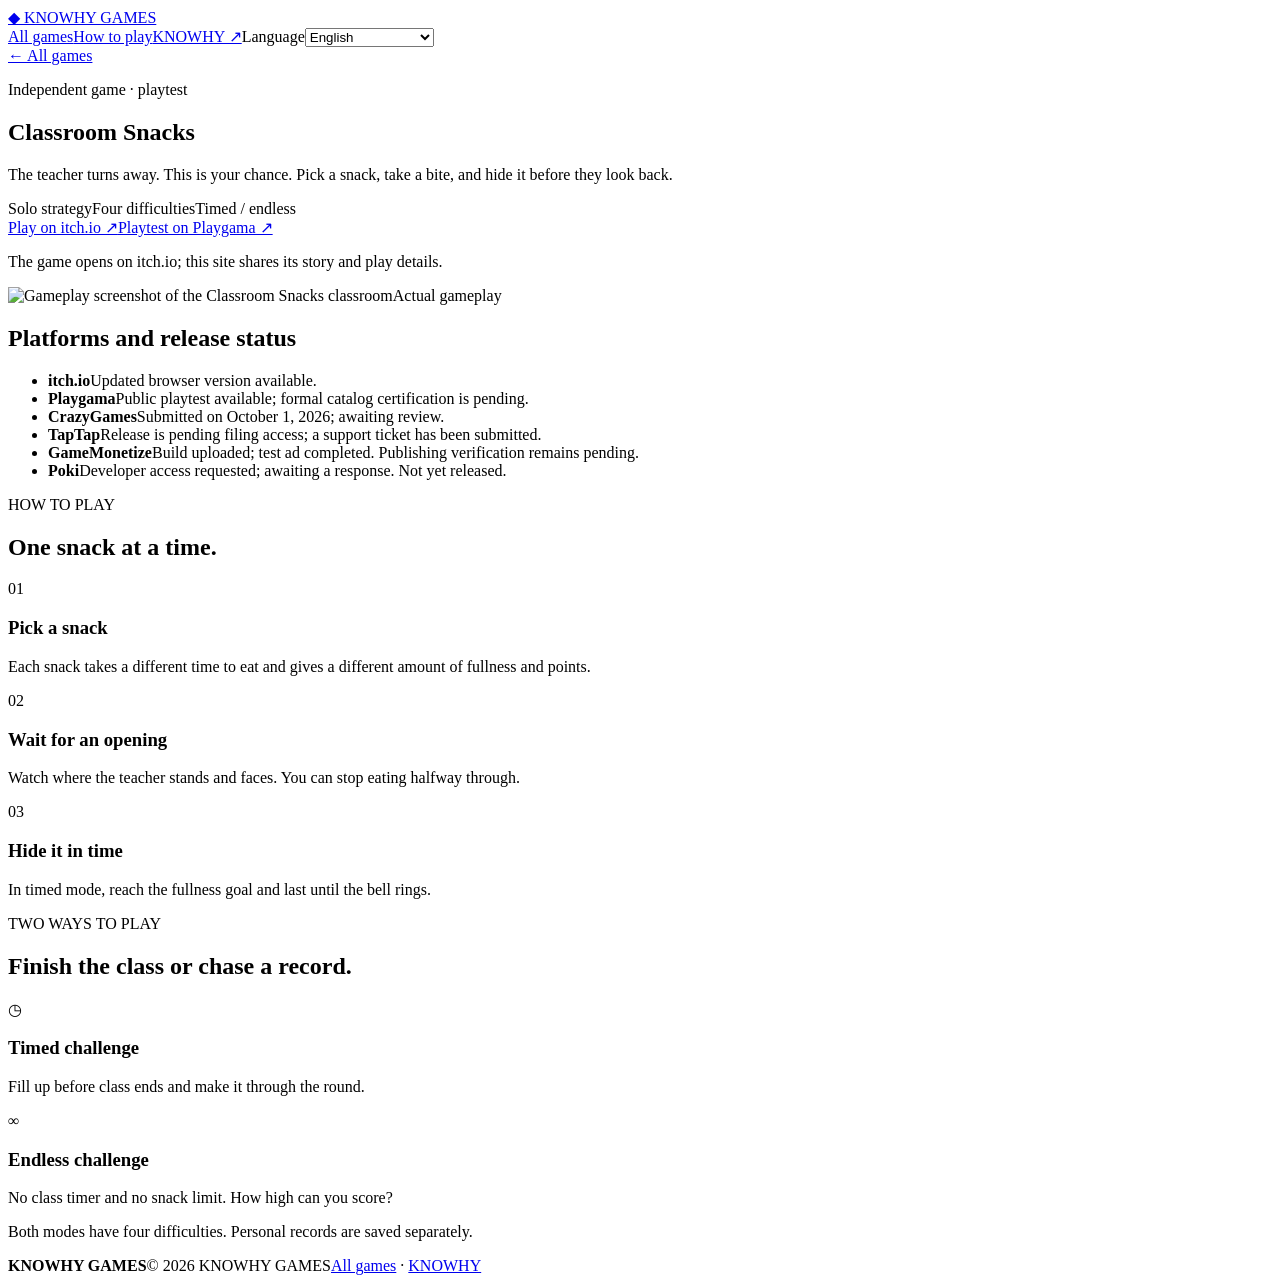
==== classroom-snacks/index.html @ 646201d1 "i18n: expand the site to 14 locales (ru/th/vi/id/tr/pl) - SUPPORTED_LOCALES +6; full translations fo" ====
<!doctype html>
<html lang="en">
<head>
  <meta charset="utf-8" />
  <meta name="viewport" content="width=device-width, initial-scale=1" />
  <meta name="description" content="Learn how to play Classroom Snacks, explore its modes, and find where to play." />
  <meta name="theme-color" content="#f4efe3" />
  <title>Classroom Snacks · KNOWHY GAMES</title>
  <link rel="stylesheet" href="../styles.css" />
  <link rel="stylesheet" href="../detail.css" />
</head>
<body class="detail-page" data-page="detail">
  <header class="nav"><a class="brand" href="../"><span class="brand-mark" aria-hidden="true">◆</span> KNOWHY GAMES</a><nav class="nav-links" aria-label="Main navigation" data-i18n-aria="navMain"><a href="../" data-i18n="navAll">All games</a><a href="#how-to-play" data-i18n="navHow">How to play</a><a class="nav-parent" href="https://knowhy.net/">KNOWHY ↗</a><label class="language-wrap"><span class="language-label">Language</span><select class="language-select" data-language-select aria-label="Website language" data-i18n-aria="navLanguage"><option value="zh-CN">中文</option><option value="en" selected>English</option><option value="ja">日本語</option><option value="ko">한국어</option><option value="es">Español</option><option value="pt-BR">Português</option><option value="fr">Français</option><option value="de">Deutsch</option><option value="ru">Русский</option><option value="th">ไทย</option><option value="vi">Tiếng Việt</option><option value="id">Bahasa Indonesia</option><option value="tr">Türkçe</option><option value="pl">Polski</option></select></label></nav></header>
  <main>
    <section class="detail-hero">
      <div class="detail-hero-inner">
        <div class="detail-heading"><a class="back-link" href="../" data-i18n="detailBack">← All games</a><p class="eyebrow" data-i18n="detailEyebrow">Independent game · playtest</p><h1 data-i18n="detailTitle">Classroom Snacks</h1><p class="detail-lead" data-i18n="detailLead">The teacher turns away. This is your chance. Pick a snack, take a bite, and hide it before they look back.</p><div class="detail-tags"><span data-i18n="detailTagSolo">Solo strategy</span><span data-i18n="detailTagFour">Four difficulties</span><span data-i18n="detailTagModes">Timed / endless</span></div><div class="platform-actions"><a class="btn" href="https://knowhy.itch.io/classroom-snacks" target="_blank" rel="noopener noreferrer" data-i18n="detailPlay">Play on itch.io ↗</a><a class="btn" href="https://playgama.ai/play/3tqjeyv6y7" target="_blank" rel="noopener noreferrer" data-i18n="detailPlayPlaygama">Playtest on Playgama ↗</a></div><p class="platform-note" data-i18n="detailPlatform">The game opens on itch.io; this site shares its story and play details.</p></div>
        <div class="detail-screen"><img src="../classroom.png" width="390" height="844" alt="Classroom Snacks gameplay screenshot" data-i18n-alt="detailImageAlt"><span data-i18n="detailImageCaption">Actual gameplay</span></div>
      </div>
    </section>
    <section class="detail-section"><div class="detail-shell"><h2 data-i18n="releaseTitle">Platforms and release status</h2><ul class="release-status">
      <li><strong>itch.io</strong><span data-i18n="itchStatus">Updated browser version available.</span></li>
      <li><strong>Playgama</strong><span data-i18n="playgamaStatus">Public playtest available; formal catalog certification is pending.</span></li>
      <li><strong>CrazyGames</strong><span data-i18n="crazygamesStatus">Submitted on October 1, 2026; awaiting review.</span></li>
      <li><strong>TapTap</strong><span data-i18n="taptapStatus">Release is pending filing access; a support ticket has been submitted.</span></li>
      <li><strong>GameMonetize</strong><span data-i18n="gamemonetizeStatus">Build uploaded; test ad completed. Publishing verification remains pending.</span></li>
      <li><strong>Poki</strong><span data-i18n="pokiStatus">Developer access requested; awaiting a response. Not yet released.</span></li>
    </ul></div></section>
    <section class="detail-section" id="how-to-play"><div class="detail-shell"><p class="kicker" data-i18n="howKicker">HOW TO PLAY</p><h2 data-i18n="howTitle">One snack at a time.</h2><div class="rule-grid"><article><span>01</span><h3 data-i18n="stepOneTitle">Pick a snack</h3><p data-i18n="stepOneBody">Each snack takes a different time to eat and gives a different amount of fullness and points.</p></article><article><span>02</span><h3 data-i18n="stepTwoTitle">Wait for an opening</h3><p data-i18n="stepTwoBody">Watch where the teacher stands and faces. You can stop eating halfway through.</p></article><article><span>03</span><h3 data-i18n="stepThreeTitle">Hide it in time</h3><p data-i18n="stepThreeBody">In timed mode, reach the fullness goal and last until the bell rings.</p></article></div></div></section>
    <section class="detail-section modes-section"><div class="detail-shell"><p class="kicker" data-i18n="modesKicker">TWO WAYS TO PLAY</p><h2 data-i18n="modesTitle">Finish the class or chase a record.</h2><div class="mode-grid"><article><span class="mode-symbol" aria-hidden="true">◷</span><h3 data-i18n="timedTitle">Timed challenge</h3><p data-i18n="timedBody">Fill up before class ends and make it through the round.</p></article><article><span class="mode-symbol" aria-hidden="true">∞</span><h3 data-i18n="endlessTitle">Endless challenge</h3><p data-i18n="endlessBody">No class timer and no snack limit. How high can you score?</p></article></div><p class="mode-foot" data-i18n="modesFoot">Both modes have four difficulties. Personal records are saved separately.</p></div></section>
  </main>
  <footer class="footer"><div class="foot-bottom"><strong>KNOWHY GAMES</strong><span>© 2026 KNOWHY GAMES</span><span><a href="../" data-i18n="footerAll">All games</a> · <a href="https://knowhy.net/">KNOWHY</a></span></div></footer>
  <script type="module" src="../site-i18n.js"></script>
</body>
</html>
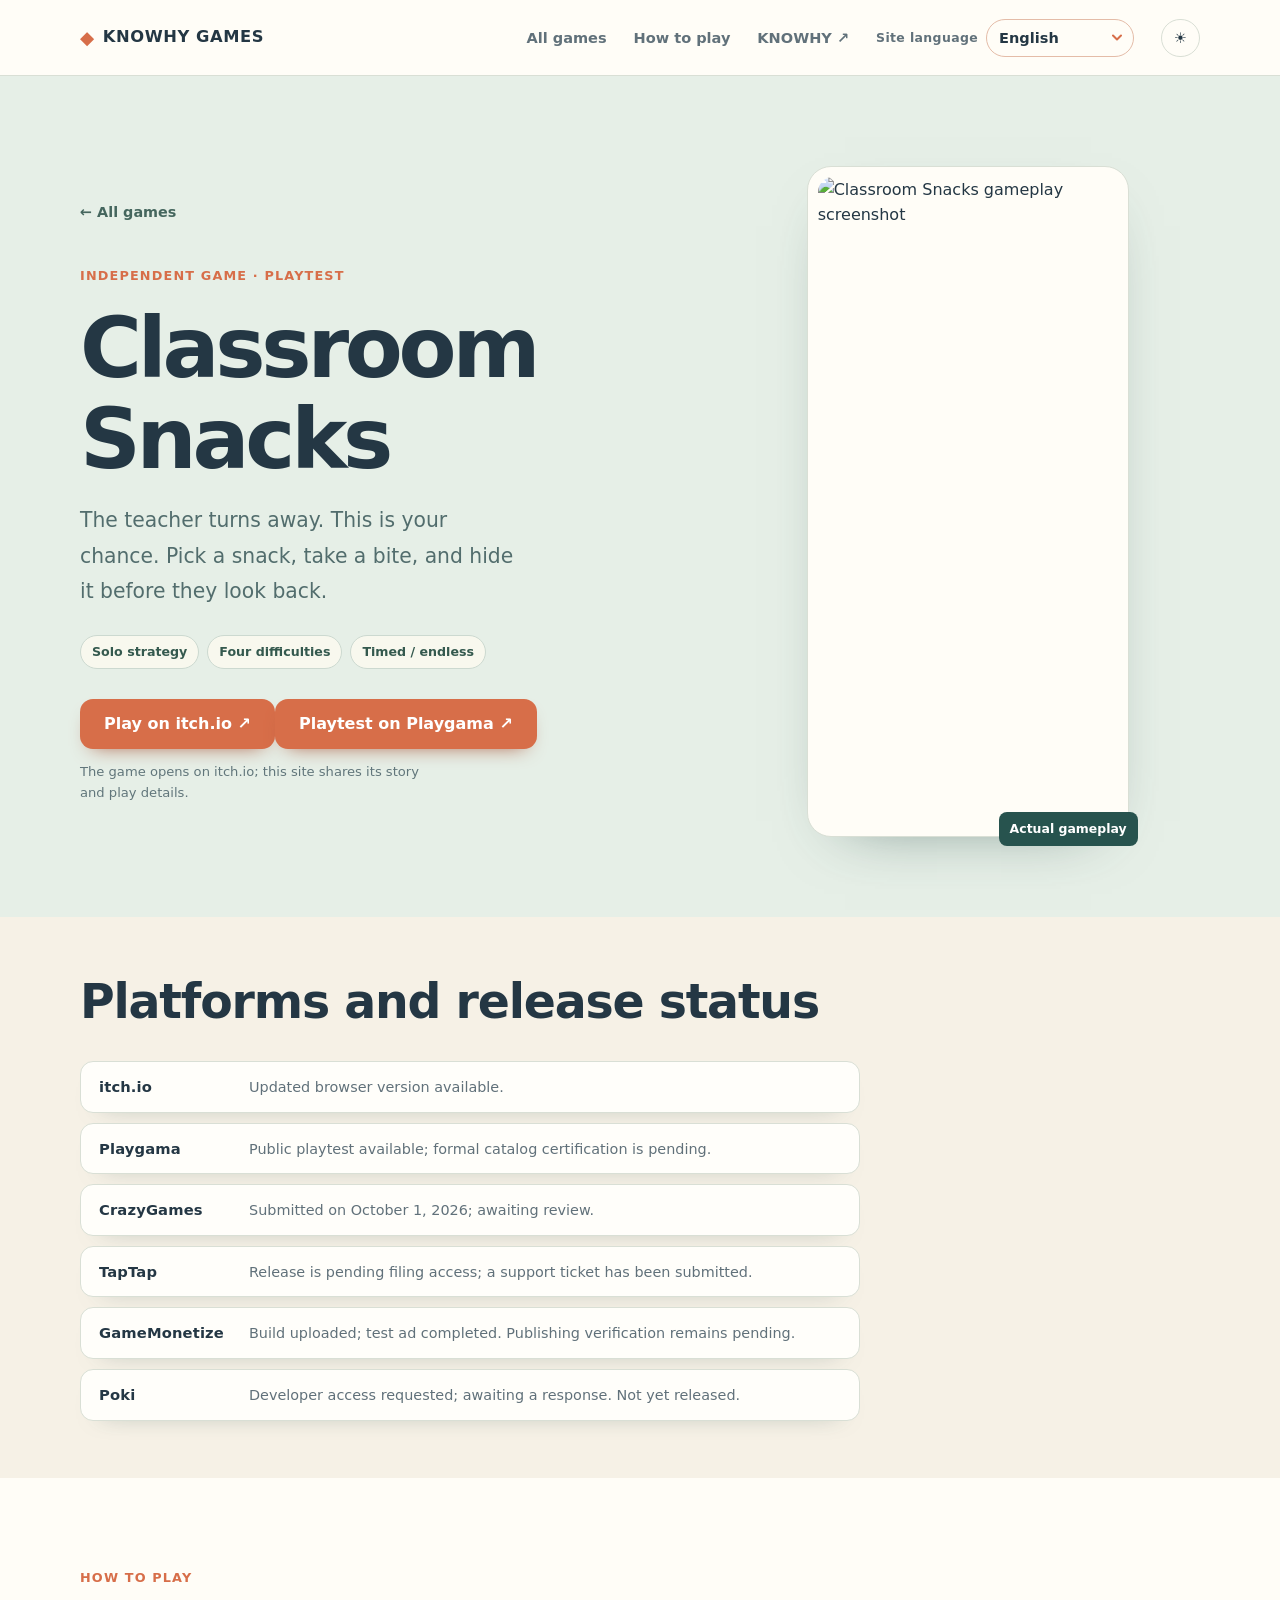
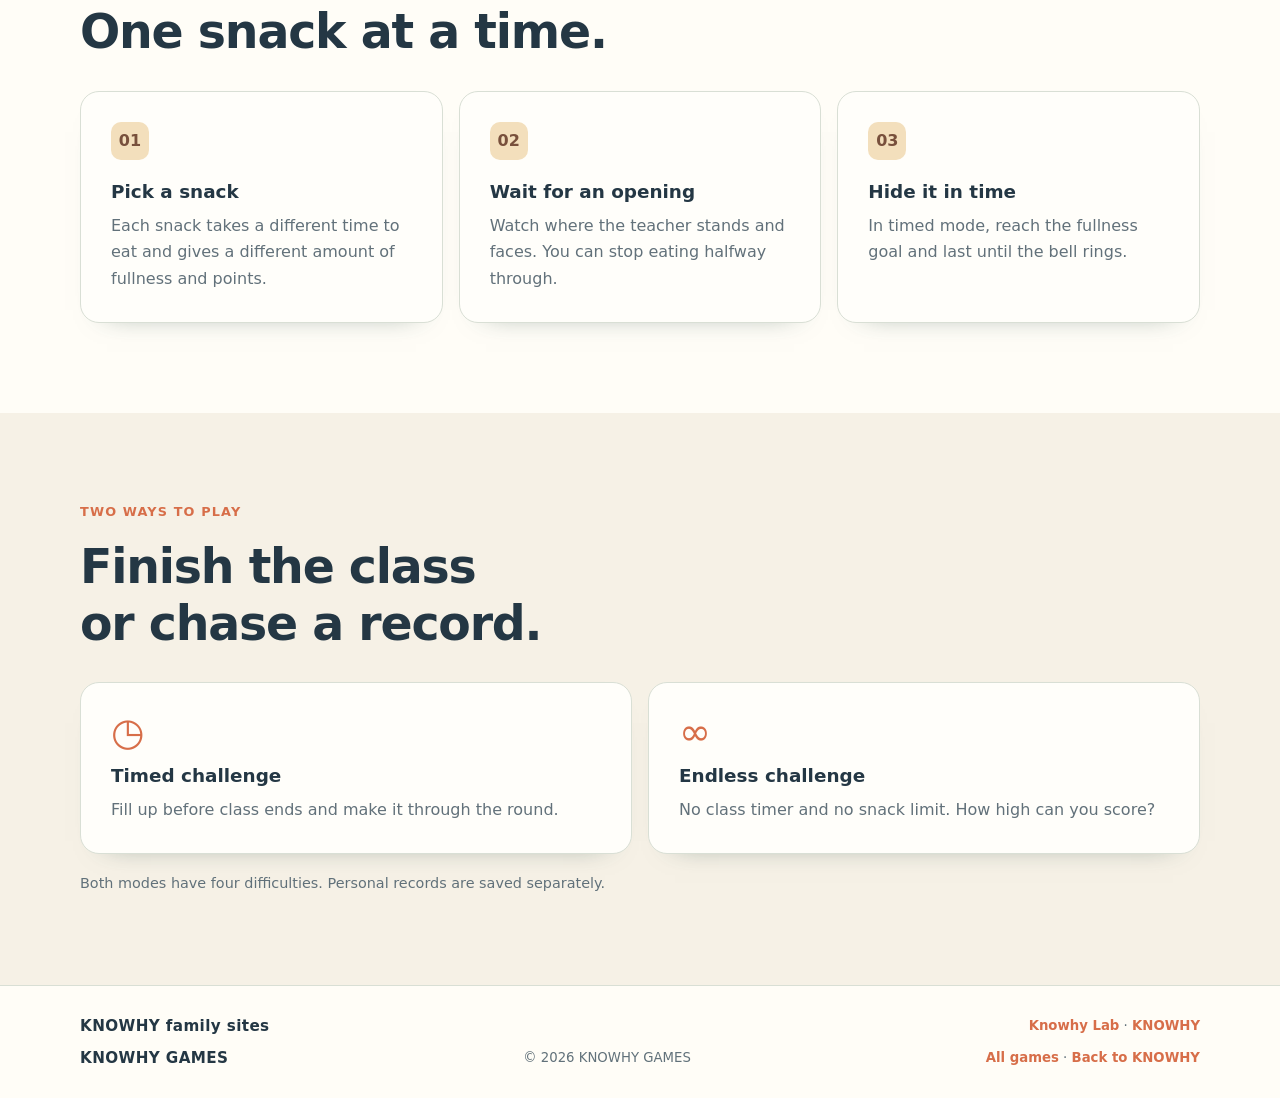
==== commit 46006ea5: "UI fixes: platform-row separation, full 14-locale coverage, unified header/footer, card alignment - " ====
--- a/classroom-snacks/index.html
+++ b/classroom-snacks/index.html
@@ -10,7 +10,7 @@
   <link rel="stylesheet" href="../detail.css" />
 </head>
 <body class="detail-page" data-page="detail">
-  <header class="nav"><a class="brand" href="../"><span class="brand-mark" aria-hidden="true">◆</span> KNOWHY GAMES</a><nav class="nav-links" aria-label="Main navigation" data-i18n-aria="navMain"><a href="../" data-i18n="navAll">All games</a><a href="#how-to-play" data-i18n="navHow">How to play</a><a class="nav-parent" href="https://knowhy.net/">KNOWHY ↗</a><label class="language-wrap"><span class="language-label">Language</span><select class="language-select" data-language-select aria-label="Website language" data-i18n-aria="navLanguage"><option value="zh-CN">中文</option><option value="en" selected>English</option><option value="ja">日本語</option><option value="ko">한국어</option><option value="es">Español</option><option value="pt-BR">Português</option><option value="fr">Français</option><option value="de">Deutsch</option><option value="ru">Русский</option><option value="th">ไทย</option><option value="vi">Tiếng Việt</option><option value="id">Bahasa Indonesia</option><option value="tr">Türkçe</option><option value="pl">Polski</option></select></label></nav></header>
+  <header class="nav"><a class="brand" href="../"><span class="brand-mark" aria-hidden="true">◆</span> KNOWHY GAMES</a><nav class="nav-links" aria-label="Main navigation" data-i18n-aria="navMain"><a href="../" data-i18n="navAll">All games</a><a href="#how-to-play" data-i18n="navHow">How to play</a><a class="nav-parent" href="https://knowhy.net/">KNOWHY ↗</a><label class="language-wrap"><span class="language-label" data-i18n="navLanguage">Site language</span><select class="language-select" data-language-select aria-label="Website language" data-i18n-aria="navLanguage"><option value="zh-CN">中文</option><option value="en" selected>English</option><option value="ja">日本語</option><option value="ko">한국어</option><option value="es">Español</option><option value="pt-BR">Português</option><option value="fr">Français</option><option value="de">Deutsch</option><option value="ru">Русский</option><option value="th">ไทย</option><option value="vi">Tiếng Việt</option><option value="id">Bahasa Indonesia</option><option value="tr">Türkçe</option><option value="pl">Polski</option></select></label><button id="daynight" class="daynight" type="button" aria-label="Switch to day appearance" data-i18n-aria="themeDay">☀</button></nav></header>
   <main>
     <section class="detail-hero">
       <div class="detail-hero-inner">
@@ -18,7 +18,7 @@
         <div class="detail-screen"><img src="../classroom.png" width="390" height="844" alt="Classroom Snacks gameplay screenshot" data-i18n-alt="detailImageAlt"><span data-i18n="detailImageCaption">Actual gameplay</span></div>
       </div>
     </section>
-    <section class="detail-section"><div class="detail-shell"><h2 data-i18n="releaseTitle">Platforms and release status</h2><ul class="release-status">
+    <section class="detail-section release-section"><div class="detail-shell"><h2 data-i18n="releaseTitle">Platforms and release status</h2><ul class="release-status">
       <li><strong>itch.io</strong><span data-i18n="itchStatus">Updated browser version available.</span></li>
       <li><strong>Playgama</strong><span data-i18n="playgamaStatus">Public playtest available; formal catalog certification is pending.</span></li>
       <li><strong>CrazyGames</strong><span data-i18n="crazygamesStatus">Submitted on October 1, 2026; awaiting review.</span></li>
@@ -29,7 +29,7 @@
     <section class="detail-section" id="how-to-play"><div class="detail-shell"><p class="kicker" data-i18n="howKicker">HOW TO PLAY</p><h2 data-i18n="howTitle">One snack at a time.</h2><div class="rule-grid"><article><span>01</span><h3 data-i18n="stepOneTitle">Pick a snack</h3><p data-i18n="stepOneBody">Each snack takes a different time to eat and gives a different amount of fullness and points.</p></article><article><span>02</span><h3 data-i18n="stepTwoTitle">Wait for an opening</h3><p data-i18n="stepTwoBody">Watch where the teacher stands and faces. You can stop eating halfway through.</p></article><article><span>03</span><h3 data-i18n="stepThreeTitle">Hide it in time</h3><p data-i18n="stepThreeBody">In timed mode, reach the fullness goal and last until the bell rings.</p></article></div></div></section>
     <section class="detail-section modes-section"><div class="detail-shell"><p class="kicker" data-i18n="modesKicker">TWO WAYS TO PLAY</p><h2 data-i18n="modesTitle">Finish the class or chase a record.</h2><div class="mode-grid"><article><span class="mode-symbol" aria-hidden="true">◷</span><h3 data-i18n="timedTitle">Timed challenge</h3><p data-i18n="timedBody">Fill up before class ends and make it through the round.</p></article><article><span class="mode-symbol" aria-hidden="true">∞</span><h3 data-i18n="endlessTitle">Endless challenge</h3><p data-i18n="endlessBody">No class timer and no snack limit. How high can you score?</p></article></div><p class="mode-foot" data-i18n="modesFoot">Both modes have four difficulties. Personal records are saved separately.</p></div></section>
   </main>
-  <footer class="footer"><div class="foot-bottom"><strong>KNOWHY GAMES</strong><span>© 2026 KNOWHY GAMES</span><span><a href="../" data-i18n="footerAll">All games</a> · <a href="https://knowhy.net/">KNOWHY</a></span></div></footer>
-  <script type="module" src="../site-i18n.js"></script>
+  <footer class="footer"><div class="foot-bottom"><strong data-i18n="footerFamily">KNOWHY family sites</strong><span><a href="https://lab.knowhy.net/">Knowhy Lab</a> · <a href="https://knowhy.net/">KNOWHY</a></span></div><div class="foot-bottom"><strong>KNOWHY GAMES</strong><span>© 2026 KNOWHY GAMES</span><span><a href="../" data-i18n="navAll">All games</a> · <a href="https://knowhy.net/" data-i18n="footerBack">Back to KNOWHY</a></span></div></footer>
+  <script type="module" src="../main.js"></script>
 </body>
 </html>
--- a/styles.css
+++ b/styles.css
@@ -0,0 +1,107 @@
+:root {
+  --paper: #f6f1e6;
+  --paper-light: #fffdf7;
+  --ink: #243744;
+  --muted: #61717a;
+  --green: #265953;
+  --accent: #d76e49;
+  --line: #d9dfd5;
+  --shadow: 0 22px 60px -38px #294c47a8;
+  --max: 1120px;
+}
+* { box-sizing: border-box; }
+html { scroll-behavior: smooth; scroll-padding-top: 88px; }
+body { margin: 0; color: var(--ink); background: var(--paper); font: 400 16px/1.6 system-ui, -apple-system, "Segoe UI", "Microsoft YaHei", sans-serif; -webkit-font-smoothing: antialiased; }
+body.night { --paper: #161e2e; --paper-light: #202b3b; --ink: #f5f1e7; --muted: #bdc9ca; --green: #d4ead5; --accent: #f1a479; --line: #455667; --shadow: 0 22px 60px -38px #000; }
+button, select { font: inherit; }
+a { color: inherit; text-decoration: none; }
+a:focus-visible, button:focus-visible, select:focus-visible { outline: 3px solid var(--accent); outline-offset: 3px; }
+img { max-width: 100%; }
+.visually-hidden { position: absolute; width: 1px; height: 1px; overflow: hidden; clip: rect(0, 0, 0, 0); white-space: nowrap; }
+.nav { min-height: 76px; padding: 12px max(24px, calc((100vw - var(--max)) / 2)); display: flex; align-items: center; justify-content: space-between; gap: 16px; background: var(--paper-light); border-bottom: 1px solid var(--line); position: sticky; top: 0; z-index: 50; }
+.brand { display: inline-flex; align-items: center; gap: 8px; white-space: nowrap; font-size: 1.02rem; font-weight: 850; letter-spacing: .035em; }
+.brand-mark { color: var(--accent); font-size: 1.13em; }
+.nav-links { display: flex; align-items: center; gap: clamp(12px, 2.1vw, 28px); font-size: .91rem; font-weight: 700; }
+.nav-links > a { white-space: nowrap; color: var(--muted); }
+.nav-links > a:hover { color: var(--accent); }
+.language-select, .daynight { border: 1px solid var(--line); background-color: var(--paper-light); color: var(--ink); border-radius: 999px; height: 38px; cursor: pointer; }
+.language-wrap { display: inline-flex; align-items: center; gap: 8px; white-space: nowrap; }
+.language-label { color: var(--muted); font-size: .78rem; font-weight: 850; letter-spacing: .03em; }
+.language-select { max-width: 148px; padding: 0 30px 0 12px; font-weight: 700; appearance: none; -webkit-appearance: none; background-image: url("data:image/svg+xml,%3Csvg xmlns='http://www.w3.org/2000/svg' width='10' height='7' viewBox='0 0 10 7'%3E%3Cpath d='M1 1.5l4 4 4-4' fill='none' stroke='%23d76e49' stroke-width='2' stroke-linecap='round' stroke-linejoin='round'/%3E%3C/svg%3E"); background-repeat: no-repeat; background-position: right 11px center; border-color: #e4bca8; transition: border-color .2s ease, box-shadow .2s ease; }
+.language-select:hover { border-color: var(--accent); background-image: url("data:image/svg+xml,%3Csvg xmlns='http://www.w3.org/2000/svg' width='10' height='7' viewBox='0 0 10 7'%3E%3Cpath d='M1 1.5l4 4 4-4' fill='none' stroke='%23b9502c' stroke-width='2' stroke-linecap='round' stroke-linejoin='round'/%3E%3C/svg%3E"); }
+body.night .language-select { border-color: var(--line); background-image: url("data:image/svg+xml,%3Csvg xmlns='http://www.w3.org/2000/svg' width='10' height='7' viewBox='0 0 10 7'%3E%3Cpath d='M1 1.5l4 4 4-4' fill='none' stroke='%23f1a479' stroke-width='2' stroke-linecap='round' stroke-linejoin='round'/%3E%3C/svg%3E"); }
+body.night .language-select:hover { border-color: var(--accent); }
+.daynight { min-width: 38px; padding: 0 12px; font-weight: 700; }
+.hero { padding: clamp(36px, 5vw, 60px) 24px; background: var(--paper); }
+.hero-inner { width: min(100%, var(--max)); min-height: 330px; margin: auto; display: grid; grid-template-columns: minmax(0, 1.35fr) minmax(220px, .65fr); align-items: center; gap: clamp(24px, 4vw, 64px); position: relative; overflow: hidden; border: 1px solid #bfd8c8; border-radius: 32px; padding: clamp(32px, 5vw, 64px); background: radial-gradient(circle at 93% 16%, #c4e9d7 0, transparent 32%), radial-gradient(circle at 62% 100%, #f4ddaf 0, transparent 37%), #e5f1e4; box-shadow: 0 22px 46px -39px #315c4b; }
+.hero-copy { max-width: 650px; position: relative; z-index: 1; }
+.eyebrow, .kicker { margin: 0 0 16px; color: var(--accent); font-size: .8rem; font-weight: 850; letter-spacing: .09em; text-transform: uppercase; }
+.hero-title { margin: 0; max-width: 16ch; font-size: clamp(2.4rem, 4.5vw, 4.3rem); line-height: 1.08; font-weight: 850; letter-spacing: -.045em; text-wrap: balance; }
+.hero-sub { max-width: 48ch; margin: 18px 0 25px; font-size: clamp(1rem, 1.4vw, 1.14rem); font-weight: 550; color: #4d6870; }
+.btn { display: inline-flex; align-items: center; justify-content: center; min-height: 50px; padding: 12px 24px; border-radius: 13px; background: var(--accent); color: white; font-weight: 800; box-shadow: 0 9px 20px -12px #a95439; transition: transform .2s ease, box-shadow .2s ease; }
+.btn:hover { transform: translateY(-2px); box-shadow: 0 15px 24px -13px #a95439; }
+.hero-playfield { position: relative; justify-self: center; width: 250px; height: 250px; transform: rotate(-8deg); }
+.playfield-orbit { position: absolute; inset: 12px; border: 2px dashed #5c9c8280; border-radius: 50%; }
+.orbit-two { inset: 43px; border-color: #f1a367b8; transform: rotate(30deg); }
+.playfield-tile { position: absolute; display: grid; place-items: center; width: 93px; height: 93px; border: 4px solid #fff9ed; border-radius: 24px; color: #fff9ed; font-size: 3rem; box-shadow: 0 17px 25px -18px #22423988; animation: tile-float 5.2s ease-in-out infinite; }
+.tile-one { top: 2px; left: 70px; background: #e8885c; }
+.tile-two { right: 0; bottom: 23px; background: #387b77; animation-delay: -1.3s; }
+.tile-three { bottom: 4px; left: 0; background: #e2b450; animation-delay: -2.6s; }
+.playfield-spark { position: absolute; color: #e78659; font-size: 2rem; animation: spark-breathe 4s ease-in-out infinite; }
+.spark-one { top: 28px; right: 8px; }.spark-two { bottom: 20px; left: 108px; animation-delay: -2s; }
+@keyframes tile-float { 0%, 100% { transform: translateY(0) rotate(-2deg); } 50% { transform: translateY(-7px) rotate(2deg); } }
+@keyframes spark-breathe { 0%, 100% { opacity: .5; transform: scale(.9); } 50% { opacity: 1; transform: scale(1.1); } }
+.games { background: #e7efe8; padding: 48px 24px 64px; }
+.section-head, .game-grid, .catalog-note, .studio-inner { width: min(100%, var(--max)); margin-inline: auto; }
+.section-head { margin-bottom: 27px; }
+h2 { margin: 0; font-size: clamp(2rem, 3.7vw, 3.2rem); line-height: 1.2; font-weight: 820; letter-spacing: -.025em; text-wrap: balance; }
+.game-grid { display: grid; grid-template-columns: repeat(auto-fill, minmax(min(100%, 280px), 1fr)); gap: 20px; }
+.game-card { display: flex; flex-direction: column; max-width: 360px; min-width: 0; padding: 12px 12px 22px; background: var(--paper-light); border: 1px solid var(--line); border-radius: 20px; box-shadow: 0 18px 36px -31px #294c47a8; transition: transform .22s ease, box-shadow .22s ease, border-color .22s ease; }
+.game-card:hover { transform: translateY(-5px) rotate(-.4deg); border-color: var(--accent); box-shadow: 0 26px 44px -26px #294c47b5; }
+.g-tile { height: 215px; display: grid; place-items: center; overflow: hidden; border-radius: 12px; background: repeating-linear-gradient(90deg, #dce4d2 0 22px, #e8ecd9 22px 24px); }
+.g-tile img { width: auto; height: 100%; aspect-ratio: 390 / 844; object-fit: cover; filter: saturate(1.05) brightness(1.04); box-shadow: 0 8px 28px #21423d38; transition: transform .25s ease; }
+.g-tile img.g-shot-raw { filter: none; }
+.game-card:hover .g-tile img { transform: scale(1.04); }
+.game-copy { display: flex; flex-direction: column; flex: 1; padding: 18px 7px 0; }
+.g-tag { color: var(--accent); font-size: .76rem; font-weight: 850; letter-spacing: .03em; }
+.game-card h3 { margin: 7px 0 8px; font-size: 1.55rem; line-height: 1.2; }
+.game-card p { margin: 0 0 16px; color: var(--muted); font-size: .9rem; line-height: 1.5; }
+.game-more { display: inline-block; margin-top: auto; padding-top: 6px; color: var(--accent); font-weight: 850; }
+.catalog-note { margin-top: 20px; color: #5a736b; font-size: .9rem; }
+.studio { padding: 68px 24px 72px; background: var(--paper); }
+.studio-row { display: grid; grid-template-columns: minmax(0, .9fr) minmax(0, 1.1fr); gap: 40px; align-items: start; }
+.studio h2 { max-width: 14ch; font-size: clamp(1.7rem, 3vw, 2.7rem); }
+.studio-count { margin: 16px 0 0; color: var(--accent); font-size: .92rem; font-weight: 850; letter-spacing: .02em; }
+.studio-text { margin: 0; max-width: 47ch; color: var(--muted); font-size: 1.05rem; }
+.footer { display: grid; gap: 8px; padding: 28px 24px; background: var(--paper-light); border-top: 1px solid var(--line); }
+.foot-bottom { width: min(100%, var(--max)); margin: auto; display: flex; justify-content: space-between; align-items: center; gap: 16px; color: var(--muted); font-size: .83rem; }
+.foot-bottom strong { color: var(--ink); font-size: .95rem; letter-spacing: .025em; }
+.foot-bottom a { color: var(--accent); font-weight: 800; }
+@media (max-width: 780px) {
+  .nav { padding: 11px 16px; min-height: 62px; flex-wrap: wrap; }
+  .nav-links { gap: 8px; }
+  .nav-links > a { display: none; }
+  .brand { font-size: .86rem; gap: 5px; }
+  .language-select { max-width: 112px; height: 36px; padding-left: 9px; padding-right: 26px; font-size: .8rem; }
+  .daynight { width: 36px; height: 36px; padding: 0; }
+  .hero { padding: 24px 18px 32px; }
+  .hero-inner { min-height: 0; grid-template-columns: 1fr; gap: 12px; padding: 32px 25px 22px; }
+  .hero-copy { padding: 0; }
+  .hero-title { max-width: 16ch; font-size: clamp(2.25rem, 8vw, 3.7rem); }
+  .hero-sub { margin: 17px 0 22px; }
+  .hero-playfield { width: 150px; height: 112px; transform: scale(.55) rotate(-8deg); transform-origin: top center; margin-bottom: -42px; }
+  .games { padding: 48px 18px 58px; }
+  .studio { padding: 56px 18px; }
+  .studio-row { grid-template-columns: 1fr; gap: 14px; }
+  .foot-bottom { flex-wrap: wrap; }
+}
+@media (max-width: 520px) { .brand { width: 100%; } .nav-links { width: 100%; justify-content: space-between; } .language-wrap { margin-left: auto; } }
+@media (max-width: 370px) { .nav { padding-inline: 13px; } .brand { font-size: .8rem; } .language-select { max-width: 106px; padding-left: 7px; padding-right: 24px; } }
+@media (prefers-reduced-motion: reduce) { html { scroll-behavior: auto; } .btn, .game-card, .g-tile img { transition: none; } .playfield-tile, .playfield-spark { animation: none; } }
+
+
+body.night .hero { background: var(--paper); }
+body.night .hero-inner { background: radial-gradient(circle at 93% 16%, #27554e 0, transparent 33%), #263c3d; border-color: #45665e; }
+body.night .hero-sub { color: var(--muted); }
+body.night .games { background: #1c3035; }
+body.night .catalog-note { color: var(--muted); }
--- a/detail.css
+++ b/detail.css
@@ -0,0 +1,61 @@
+.detail-page { background: var(--paper); }
+.detail-hero { padding: clamp(56px, 7vw, 92px) 24px 80px; background: #e6efe7; }
+.detail-hero-inner, .detail-shell { width: min(100%, var(--max)); margin-inline: auto; }
+.detail-hero-inner { display: grid; grid-template-columns: minmax(0, 1.12fr) minmax(250px, .88fr); align-items: center; gap: clamp(28px, 5vw, 80px); }
+.back-link { display: inline-block; margin-bottom: 42px; color: #45665e; font-size: .9rem; font-weight: 800; }
+.back-link:hover { color: var(--accent); }
+.detail-heading h1 { margin: 4px 0 18px; font-size: clamp(3.2rem, 6.6vw, 6rem); line-height: 1.08; letter-spacing: -.05em; text-wrap: balance; }
+.detail-lead { max-width: 35ch; margin: 0; color: #526d6d; font-size: clamp(1.08rem, 1.65vw, 1.27rem); line-height: 1.75; }
+.detail-tags { display: flex; flex-wrap: wrap; gap: 8px; margin: 25px 0 30px; }
+.detail-tags span { padding: 6px 11px; border: 1px solid #ccd9d0; border-radius: 999px; background: #f8f8ee; color: #34594e; font-size: .79rem; font-weight: 800; }
+.play-links { display: flex; flex-wrap: wrap; gap: 10px; }
+.play-links .btn { text-decoration: none; }
+.play-links .btn-secondary { background: #fffefa; border: 1px solid #c9d6cd; color: #28544b; box-shadow: 0 9px 20px -14px #294c47; }
+.play-links .btn-secondary:hover { box-shadow: 0 15px 24px -14px #294c47; }
+.platform-note { max-width: 44ch; margin: 12px 0 0; color: #61767b; font-size: .82rem; }
+.detail-screen { position: relative; justify-self: center; width: min(100%, 322px); padding: 10px; border: 1px solid var(--line); border-radius: 24px; background: var(--paper-light); box-shadow: var(--shadow); }
+.detail-screen img { display: block; width: 100%; height: auto; border-radius: 15px; }
+.detail-screen span { position: absolute; right: -10px; bottom: -10px; padding: 7px 11px; border-radius: 8px; background: #27534e; color: white; font-size: .78rem; font-weight: 800; }
+.detail-section { padding: clamp(64px, 7vw, 90px) 24px; background: var(--paper); }
+.detail-section:nth-of-type(odd) { background: var(--paper-light); }
+.release-section { padding-block: clamp(40px, 4.5vw, 58px); }
+.release-section h2 { margin-bottom: 18px; }
+.release-status { margin: 0; padding: 0; list-style: none; display: grid; gap: 10px; max-width: 780px; }
+.release-status li { display: flex; align-items: baseline; gap: 6px 18px; padding: 13px 18px; border: 1px solid var(--line); border-radius: 13px; background: #fffefa; box-shadow: 0 12px 24px -22px #294c47aa; }
+.release-status strong { flex: 0 0 132px; font-size: .92rem; letter-spacing: .01em; }
+.release-status span { flex: 1; min-width: 0; color: var(--muted); font-size: .9rem; line-height: 1.55; }
+.detail-section h2 { max-width: 780px; margin: 0 0 30px; }
+.rule-grid, .mode-grid { display: grid; gap: 16px; }
+.rule-grid { grid-template-columns: repeat(3, minmax(0, 1fr)); }
+.mode-grid { grid-template-columns: repeat(2, minmax(0, 1fr)); }
+.rule-grid article, .mode-grid article { min-width: 0; padding: clamp(22px, 2.5vw, 30px); border: 1px solid var(--line); border-radius: 19px; background: #fffefa; box-shadow: 0 14px 28px -27px #294c47aa; }
+.rule-grid article > span { display: inline-grid; place-items: center; width: 38px; height: 38px; margin-bottom: 20px; border-radius: 10px; background: #f3dfbc; color: #78503c; font-weight: 850; }
+.rule-grid h3, .mode-grid h3 { margin: 0 0 8px; font-size: 1.15rem; line-height: 1.35; }
+.rule-grid p, .mode-grid p { margin: 0; color: #62717a; line-height: 1.65; }
+.mode-symbol { display: block; margin-bottom: 12px; color: var(--accent); font-size: 2.4rem; line-height: 1; }
+.mode-foot { margin: 18px 0 0; color: #61717a; font-size: .9rem; }
+.detail-page .footer { background: var(--paper-light); }
+@media (max-width: 780px) {
+  .detail-hero { padding: 43px 18px 62px; }
+  .detail-hero-inner { grid-template-columns: 1fr; gap: 34px; }
+  .back-link { margin-bottom: 26px; }
+  .detail-screen { width: min(68vw, 270px); }
+  .detail-section { padding: 62px 18px; }
+  .release-section { padding-block: 44px; }
+  .release-status li { flex-direction: column; gap: 3px; padding: 12px 15px; }
+  .release-status strong { flex-basis: auto; }
+  .rule-grid, .mode-grid { grid-template-columns: 1fr; }
+  .rule-grid article > span { margin-bottom: 12px; }
+}
+
+/* Night appearance for the game pages (the header theme toggle is site-wide). */
+body.night .detail-hero { background: #1c3035; }
+body.night .detail-lead { color: var(--muted); }
+body.night .back-link { color: var(--green); }
+body.night .detail-tags span { border-color: var(--line); background: var(--paper-light); color: var(--green); }
+body.night .platform-note { color: var(--muted); }
+body.night .detail-screen span { background: var(--accent); }
+body.night .release-status li { border-color: var(--line); background: var(--paper-light); }
+body.night .rule-grid article, body.night .mode-grid article { border-color: var(--line); background: var(--paper-light); }
+body.night .rule-grid article > span { background: #3b3325; color: #eac99e; }
+body.night .rule-grid p, body.night .mode-grid p, body.night .mode-foot { color: var(--muted); }
